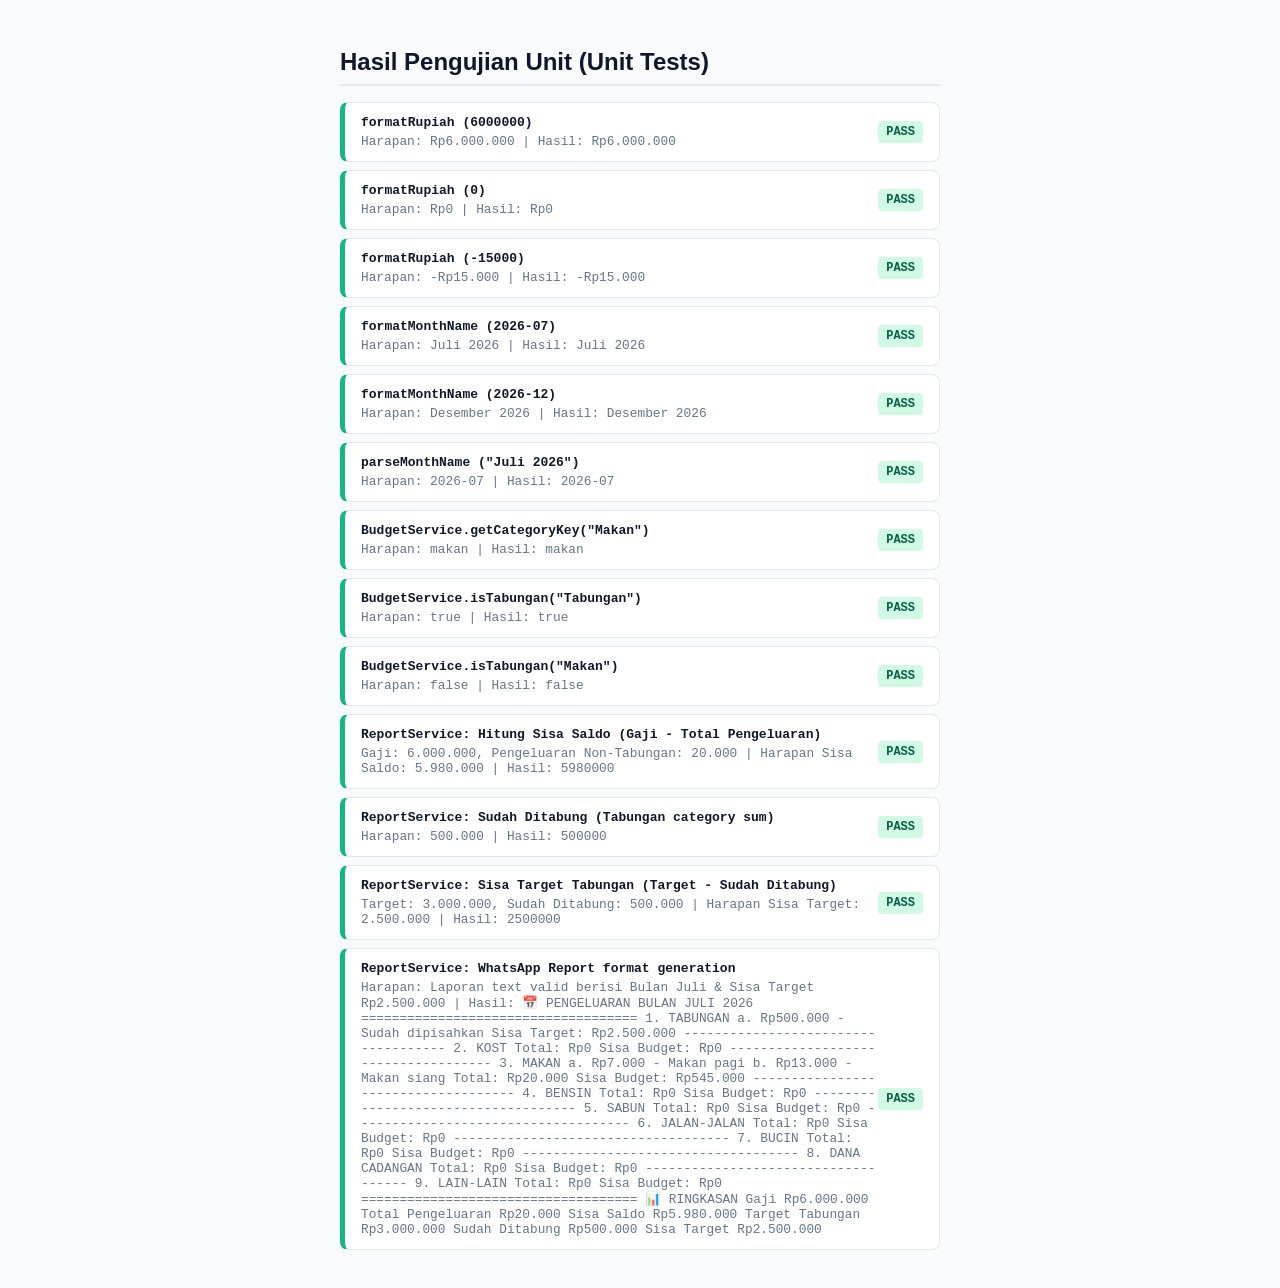
==== test.html @ abe6c0dc "Initial commit - Personal Expense Tracker with modular architecture" ====
<!DOCTYPE html>
<html lang="id">
<head>
  <meta charset="UTF-8">
  <title>Unit Test - Personal Expense Tracker</title>
  <style>
    body {
      font-family: 'Segoe UI', Tahoma, Geneva, Verdana, sans-serif;
      padding: 2rem;
      background: #f8fafc;
      color: #0f172a;
      max-width: 600px;
      margin: 0 auto;
    }
    h1 {
      border-bottom: 2px solid #e2e8f0;
      padding-bottom: 0.5rem;
      font-size: 1.5rem;
    }
    .test-case {
      padding: 0.75rem 1rem;
      border-radius: 8px;
      margin-bottom: 0.5rem;
      background: #ffffff;
      border: 1px solid #e2e8f0;
      display: flex;
      justify-content: space-between;
      align-items: center;
      font-family: monospace;
    }
    .success {
      border-left: 5px solid #10b981;
    }
    .fail {
      border-left: 5px solid #ef4444;
      background: #fef2f2;
    }
    .badge {
      font-size: 0.75rem;
      font-weight: 700;
      padding: 0.25rem 0.5rem;
      border-radius: 4px;
      text-transform: uppercase;
    }
    .badge-pass {
      background: #d1fae5;
      color: #065f46;
    }
    .badge-fail {
      background: #fee2e2;
      color: #991b1b;
    }
    .details {
      font-size: 0.8rem;
      color: #64748b;
      margin-top: 0.25rem;
      display: block;
    }
  </style>
</head>
<body>
  <h1>Hasil Pengujian Unit (Unit Tests)</h1>
  <div id="results"></div>

  <script type="module">
    import { formatRupiah, formatMonthName, parseMonthName } from './js/Utils.js';
    import { BudgetService } from './js/BudgetService.js';
    import { ReportService } from './js/ReportService.js';

    const resultsEl = document.getElementById('results');

    function assert(name, condition, details = '') {
      const container = document.createElement('div');
      container.className = `test-case ${condition ? 'success' : 'fail'}`;
      
      const left = document.createElement('div');
      left.innerHTML = `<strong>${name}</strong>`;
      if (details) {
        left.innerHTML += `<span class="details">${details}</span>`;
      }
      
      const badge = document.createElement('span');
      badge.className = `badge ${condition ? 'badge-pass' : 'badge-fail'}`;
      badge.textContent = condition ? 'PASS' : 'FAIL';
      
      container.appendChild(left);
      container.appendChild(badge);
      resultsEl.appendChild(container);
    }

    try {
      // Test 1: formatRupiah
      assert(
        'formatRupiah (6000000)', 
        formatRupiah(6000000) === 'Rp6.000.000', 
        `Harapan: Rp6.000.000 | Hasil: ${formatRupiah(6000000)}`
      );
      assert(
        'formatRupiah (0)', 
        formatRupiah(0) === 'Rp0', 
        `Harapan: Rp0 | Hasil: ${formatRupiah(0)}`
      );
      assert(
        'formatRupiah (-15000)', 
        formatRupiah(-15000) === '-Rp15.000', 
        `Harapan: -Rp15.000 | Hasil: ${formatRupiah(-15000)}`
      );

      // Test 2: formatMonthName
      assert(
        'formatMonthName (2026-07)', 
        formatMonthName('2026-07') === 'Juli 2026', 
        `Harapan: Juli 2026 | Hasil: ${formatMonthName('2026-07')}`
      );
      assert(
        'formatMonthName (2026-12)', 
        formatMonthName('2026-12') === 'Desember 2026', 
        `Harapan: Desember 2026 | Hasil: ${formatMonthName('2026-12')}`
      );

      // Test 3: parseMonthName
      assert(
        'parseMonthName ("Juli 2026")', 
        parseMonthName('Juli 2026') === '2026-07', 
        `Harapan: 2026-07 | Hasil: ${parseMonthName('Juli 2026')}`
      );

      // Test 4: BudgetService Category mapping
      assert(
        'BudgetService.getCategoryKey("Makan")', 
        BudgetService.getCategoryKey('Makan') === 'makan',
        `Harapan: makan | Hasil: ${BudgetService.getCategoryKey('Makan')}`
      );
      assert(
        'BudgetService.isTabungan("Tabungan")', 
        BudgetService.isTabungan('Tabungan') === true,
        `Harapan: true | Hasil: ${BudgetService.isTabungan('Tabungan')}`
      );
      assert(
        'BudgetService.isTabungan("Makan")', 
        BudgetService.isTabungan('Makan') === false,
        `Harapan: false | Hasil: ${BudgetService.isTabungan('Makan')}`
      );

      // Test 5: ReportService Calculations
      const dummySettings = {
        salary: 6000000,
        budgets: {
          tabungan: 3000000,
          makan: 565000
        }
      };
      
      const dummyTransactions = [
        { id: 1, date: '2026-07-05', category: 'Tabungan', amount: 500000, description: 'Sudah dipisahkan', created_at: '' },
        { id: 2, date: '2026-07-06', category: 'Makan', amount: 7000, description: 'Makan pagi', created_at: '' },
        { id: 3, date: '2026-07-07', category: 'Makan', amount: 13000, description: 'Makan siang', created_at: '' }
      ];
      
      const summary = ReportService.calculateSummary(dummySettings, dummyTransactions);
      
      assert(
        'ReportService: Hitung Sisa Saldo (Gaji - Total Pengeluaran)', 
        summary.sisaSaldo === 5980000, // 6.000.000 - 20.000 (Makan) = 5.980.000
        `Gaji: 6.000.000, Pengeluaran Non-Tabungan: 20.000 | Harapan Sisa Saldo: 5.980.000 | Hasil: ${summary.sisaSaldo}`
      );
      assert(
        'ReportService: Sudah Ditabung (Tabungan category sum)', 
        summary.sudahDitabung === 500000, 
        `Harapan: 500.000 | Hasil: ${summary.sudahDitabung}`
      );
      assert(
        'ReportService: Sisa Target Tabungan (Target - Sudah Ditabung)', 
        summary.sisaTargetTabungan === 2500000, 
        `Target: 3.000.000, Sudah Ditabung: 500.000 | Harapan Sisa Target: 2.500.000 | Hasil: ${summary.sisaTargetTabungan}`
      );

      // Test 6: ReportService WhatsApp format
      const waReport = ReportService.generateWhatsAppReport('2026-07', dummySettings, dummyTransactions);
      assert(
        'ReportService: WhatsApp Report format generation', 
        typeof waReport === 'string' && waReport.includes('📅 PENGELUARAN BULAN JULI 2026') && waReport.includes('Sisa Target:\nRp2.500.000'),
        `Harapan: Laporan text valid berisi Bulan Juli & Sisa Target Rp2.500.000 | Hasil: \n${waReport}`
      );

    } catch (e) {
      assert('Menjalankan Test Suite Tanpa Eror', false, e.stack);
    }
  </script>
</body>
</html>
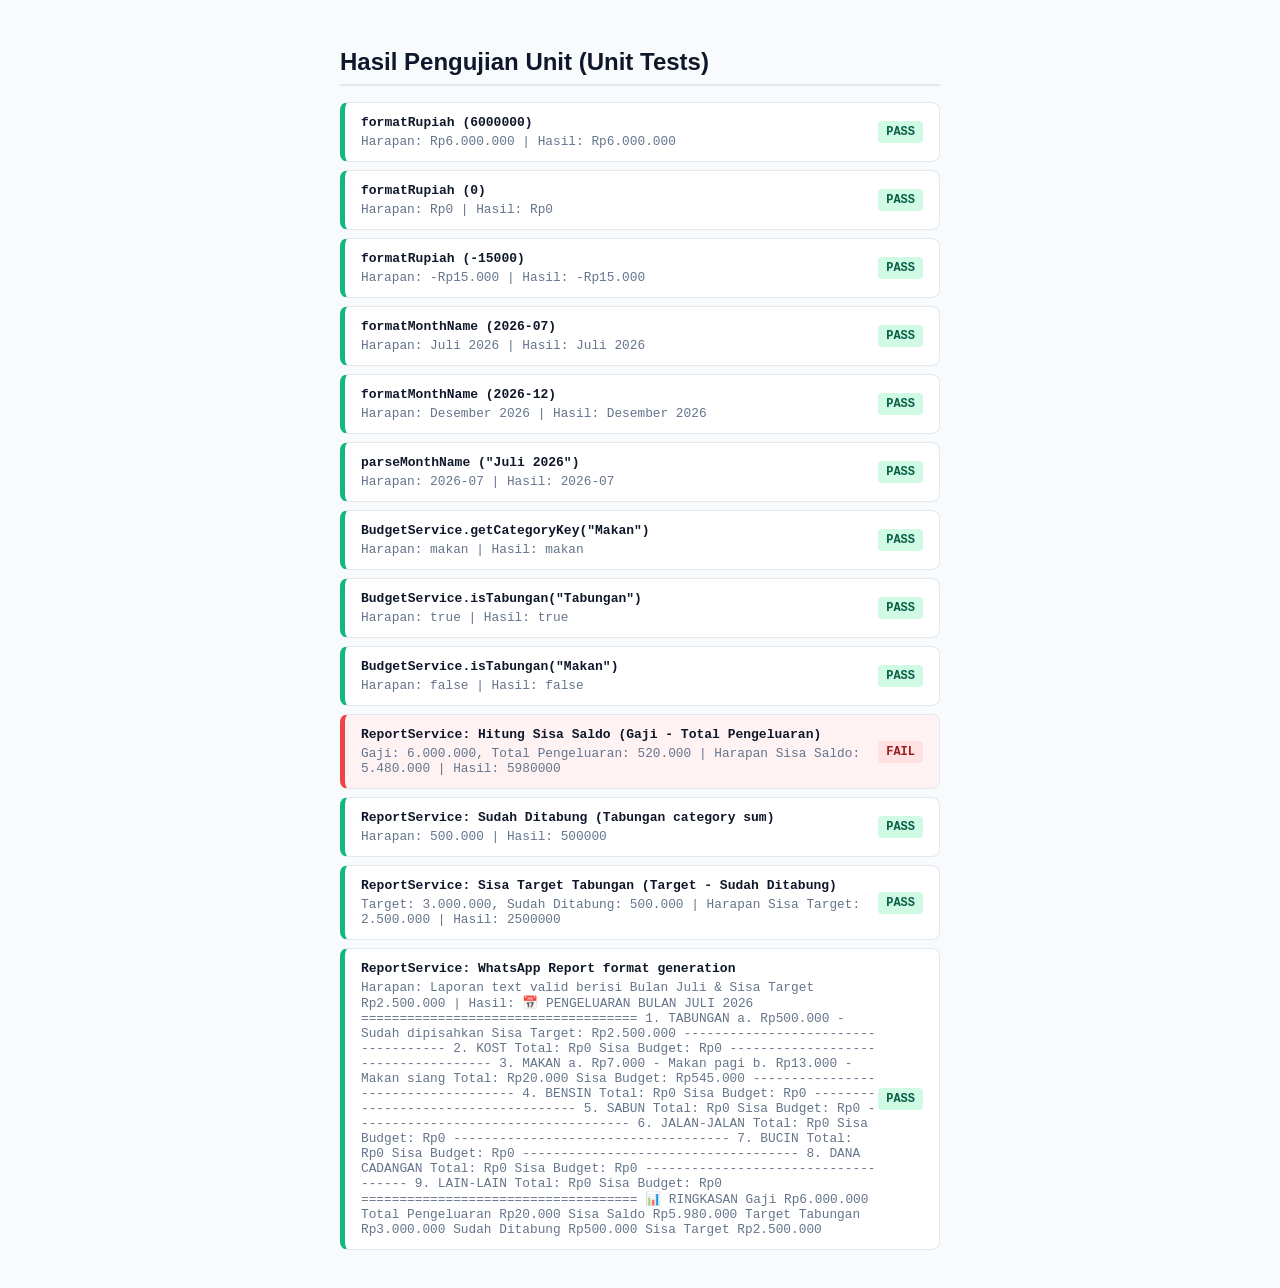
==== commit e40f18ad: "UI: Add dynamic IDR thousand separators formatting on input fields with cursor persistence" ====
--- a/test.html
+++ b/test.html
@@ -161,8 +161,8 @@
       
       assert(
         'ReportService: Hitung Sisa Saldo (Gaji - Total Pengeluaran)', 
-        summary.sisaSaldo === 5980000, // 6.000.000 - 20.000 (Makan) = 5.980.000
-        `Gaji: 6.000.000, Pengeluaran Non-Tabungan: 20.000 | Harapan Sisa Saldo: 5.980.000 | Hasil: ${summary.sisaSaldo}`
+        summary.sisaSaldo === 5480000, // 6.000.000 - 520.000 (Makan & Tabungan) = 5.480.000
+        `Gaji: 6.000.000, Total Pengeluaran: 520.000 | Harapan Sisa Saldo: 5.480.000 | Hasil: ${summary.sisaSaldo}`
       );
       assert(
         'ReportService: Sudah Ditabung (Tabungan category sum)', 
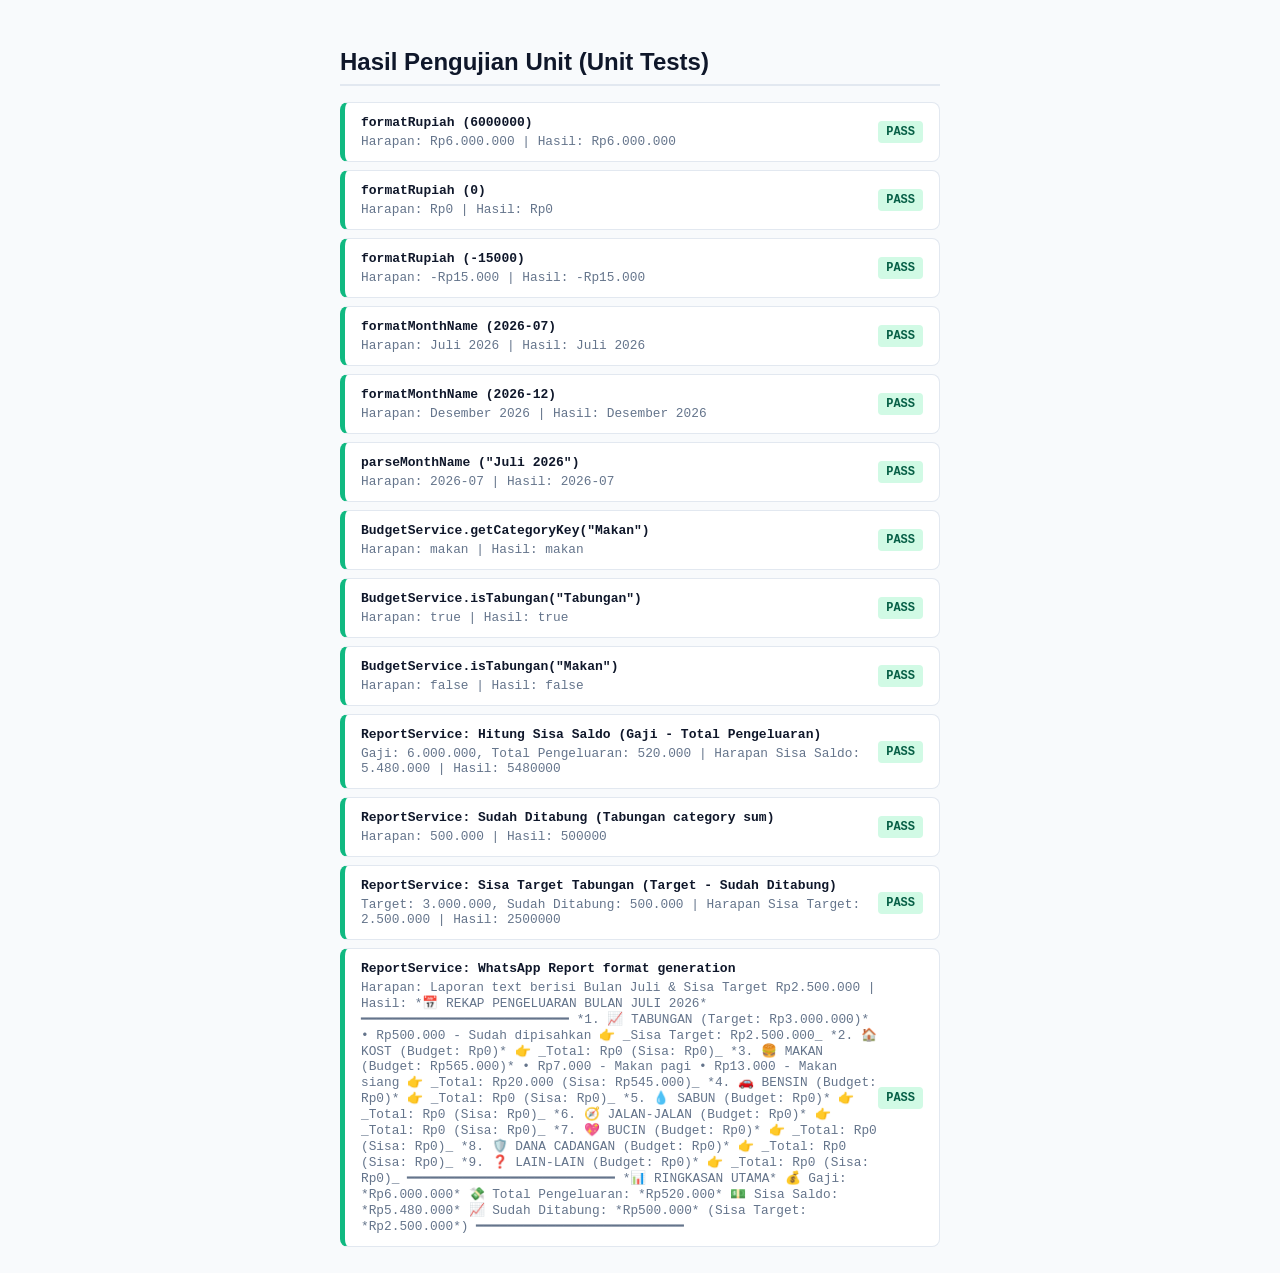
==== commit 374b4645: "UI: Refactor WhatsApp report output to a compact, emoji-rich format" ====
--- a/test.html
+++ b/test.html
@@ -179,8 +179,8 @@
       const waReport = ReportService.generateWhatsAppReport('2026-07', dummySettings, dummyTransactions);
       assert(
         'ReportService: WhatsApp Report format generation', 
-        typeof waReport === 'string' && waReport.includes('📅 PENGELUARAN BULAN JULI 2026') && waReport.includes('Sisa Target:\nRp2.500.000'),
-        `Harapan: Laporan text valid berisi Bulan Juli & Sisa Target Rp2.500.000 | Hasil: \n${waReport}`
+        typeof waReport === 'string' && waReport.includes('REKAP PENGELUARAN BULAN JULI 2026') && waReport.includes('Sisa Target: Rp2.500.000'),
+        `Harapan: Laporan text berisi Bulan Juli & Sisa Target Rp2.500.000 | Hasil: \n${waReport}`
       );
 
     } catch (e) {
